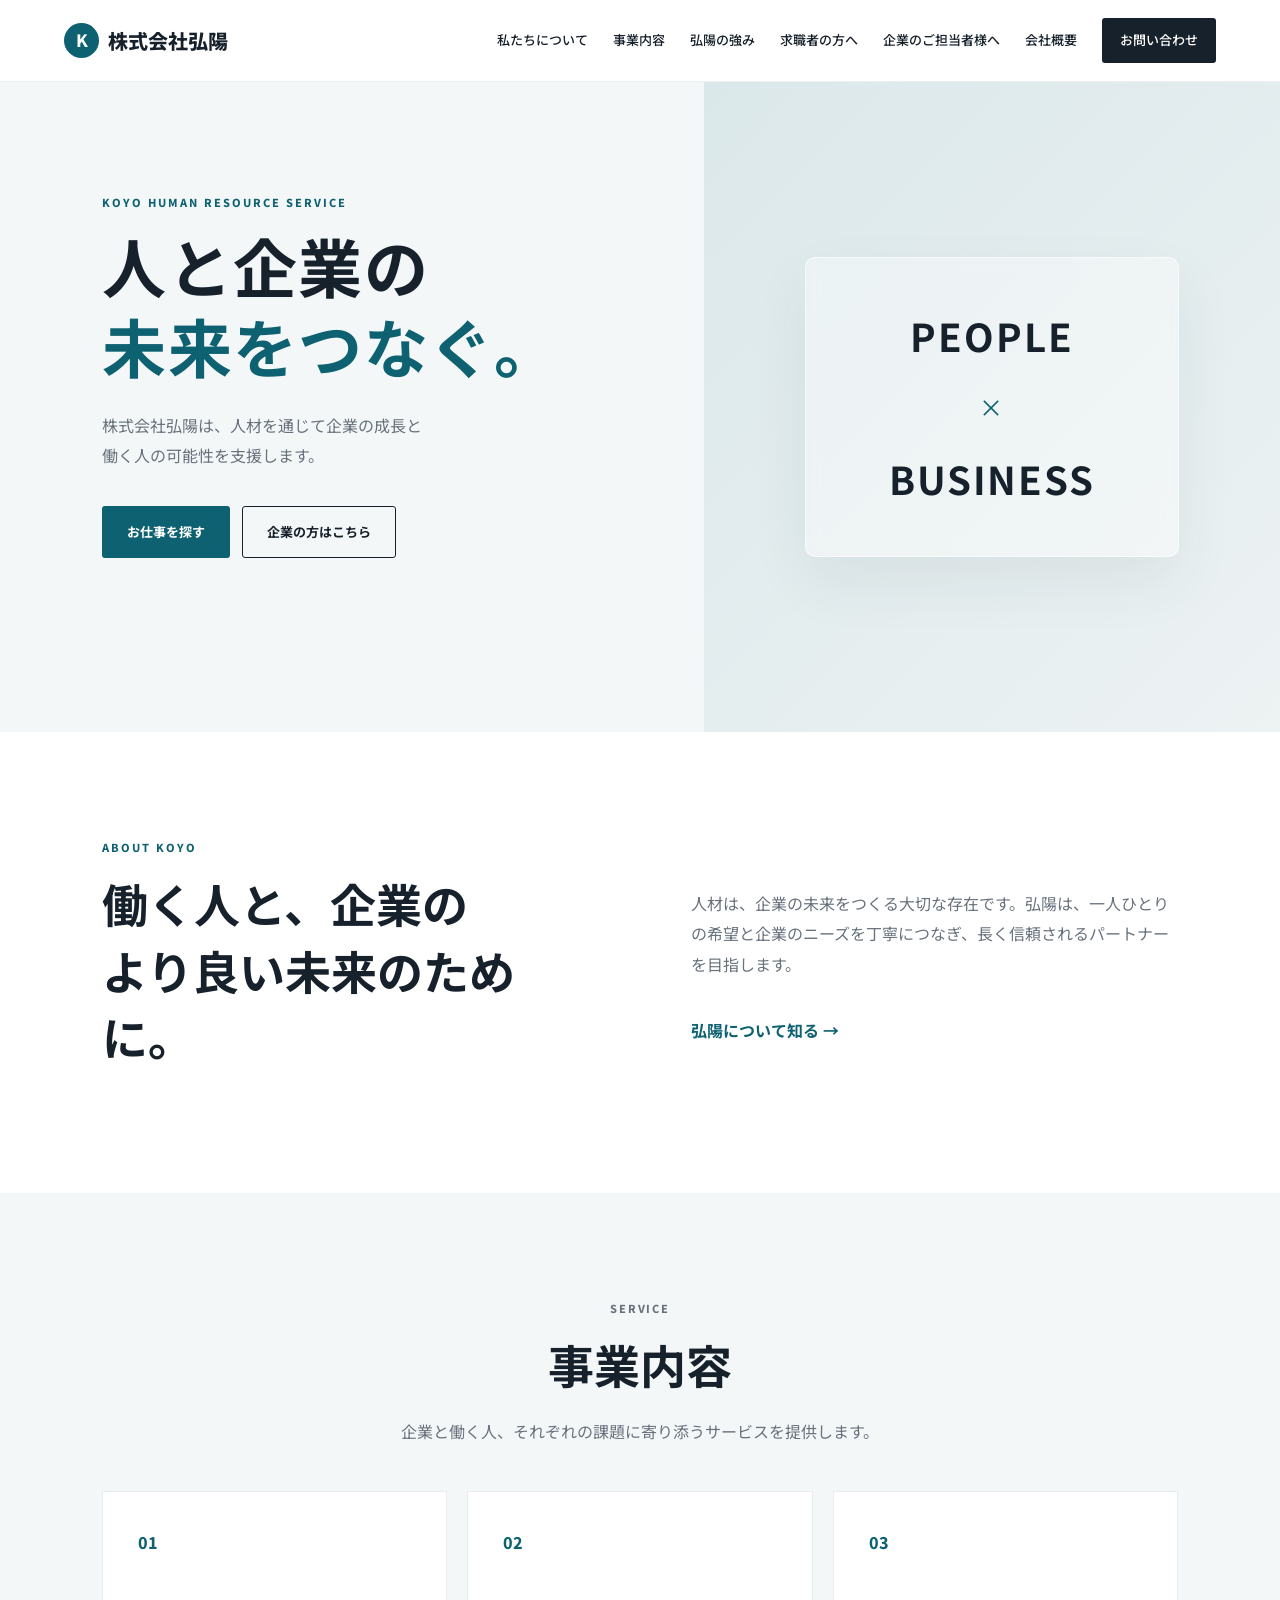
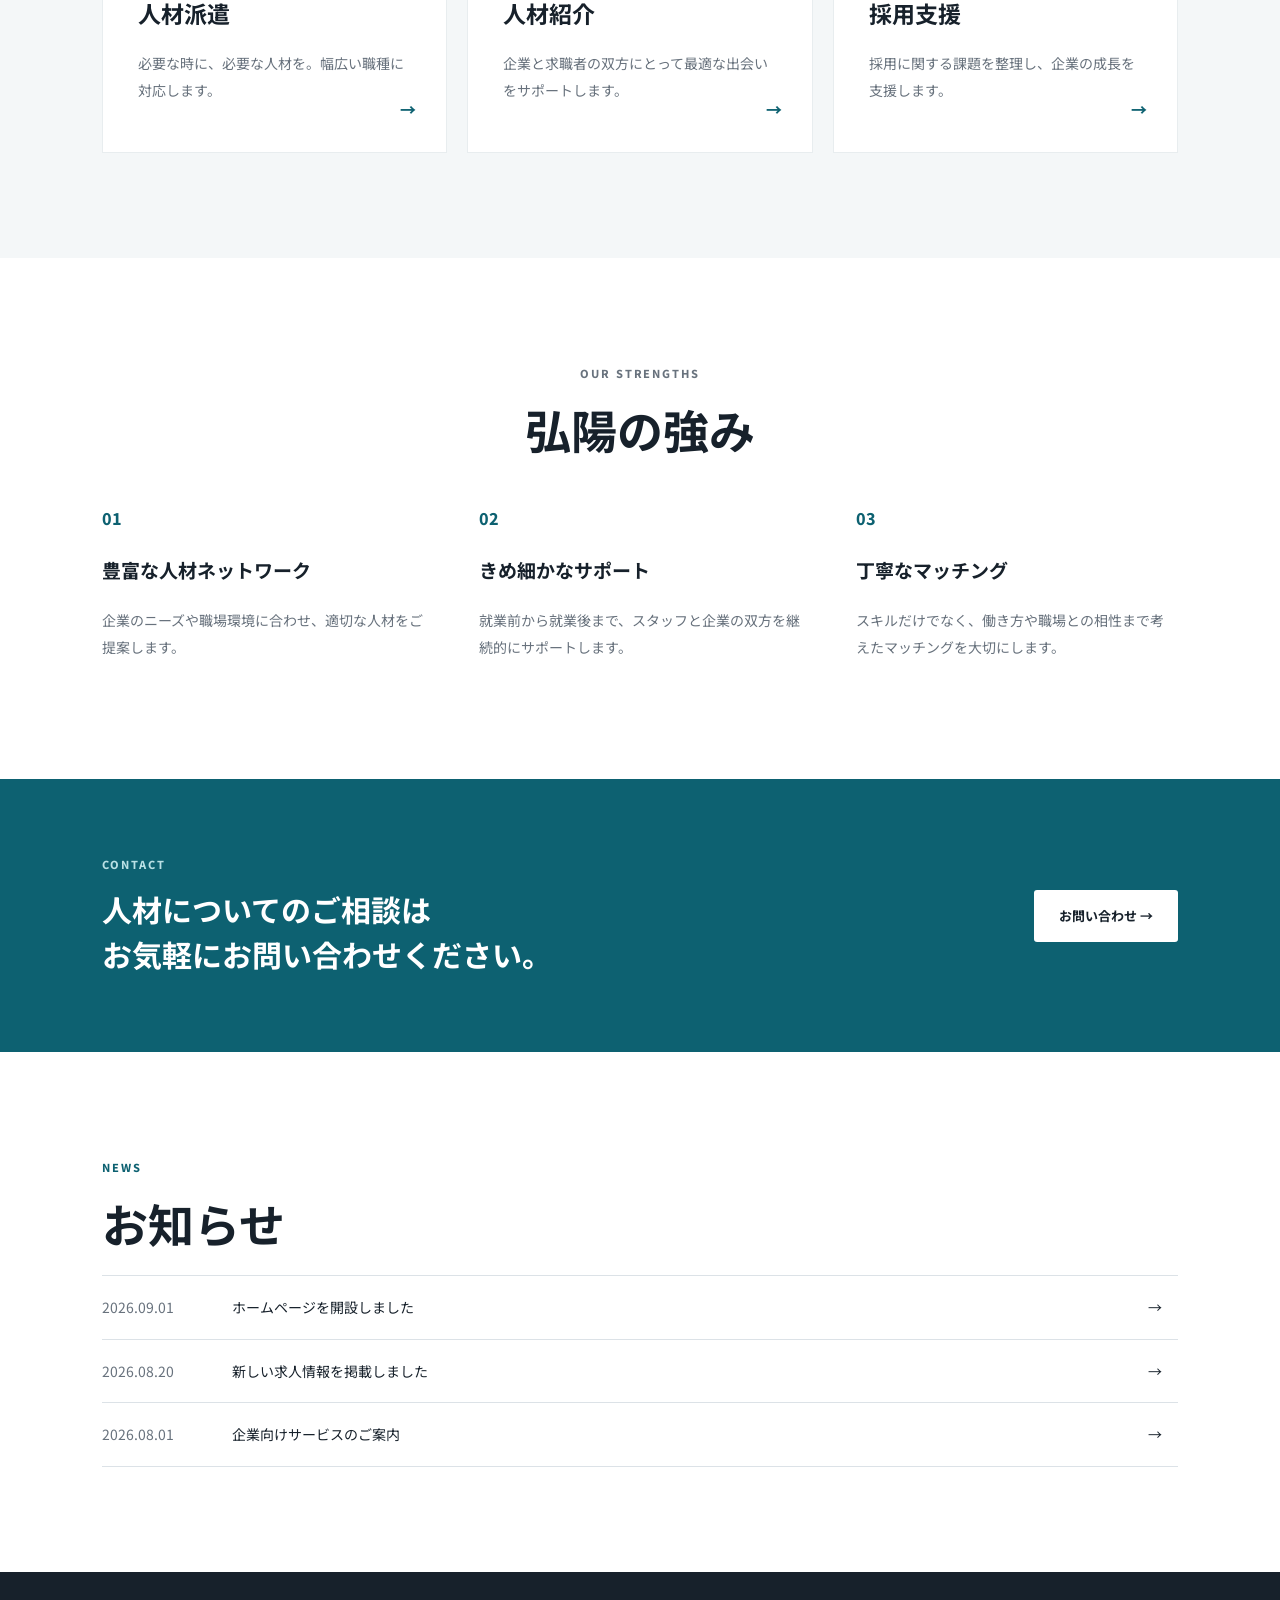
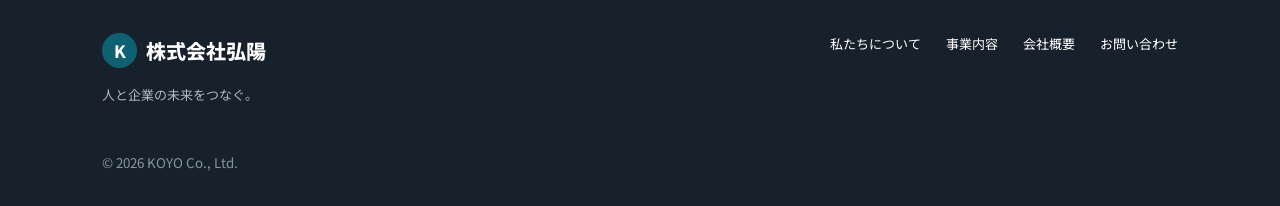
==== index.html @ 2f65fc36 "Add files via upload" ====
<!doctype html>
<html lang="ja">
<head>
<meta charset="utf-8">
<meta name="viewport" content="width=device-width,initial-scale=1">
<meta name="description" content="株式会社弘陽 - 人と企業の未来をつなぐ人材サービス">
<title>株式会社弘陽 | 人と企業の未来をつなぐ</title>
<link rel="stylesheet" href="assets/css/style.css">
</head>
<body>
<header class="header">
  <a class="logo" href="index.html"><span>K</span> 株式会社弘陽</a>
  <button class="menu-btn" aria-label="メニュー">☰</button>
  <nav class="nav">
    <a href="about.html">私たちについて</a>
    <a href="business.html">事業内容</a>
    <a href="strengths.html">弘陽の強み</a>
    <a href="jobseekers.html">求職者の方へ</a>
    <a href="companies.html">企業のご担当者様へ</a>
    <a href="company.html">会社概要</a>
    <a class="nav-contact" href="contact.html">お問い合わせ</a>
  </nav>
</header>

<main>
<section class="hero">
  <div class="hero-copy">
    <p class="eyebrow">KOYO HUMAN RESOURCE SERVICE</p>
    <h1>人と企業の<br><em>未来をつなぐ。</em></h1>
    <p>株式会社弘陽は、人材を通じて企業の成長と<br>働く人の可能性を支援します。</p>
    <div class="hero-actions">
      <a class="btn primary" href="jobseekers.html">お仕事を探す</a>
      <a class="btn outline" href="companies.html">企業の方はこちら</a>
    </div>
  </div>
  <div class="hero-visual"><div class="hero-card"><strong>PEOPLE</strong><span>×</span><strong>BUSINESS</strong></div></div>
</section>

<section class="intro section">
  <div class="section-heading"><p class="eyebrow">ABOUT KOYO</p><h2>働く人と、企業の<br>より良い未来のために。</h2></div>
  <div><p>人材は、企業の未来をつくる大切な存在です。弘陽は、一人ひとりの希望と企業のニーズを丁寧につなぎ、長く信頼されるパートナーを目指します。</p><a class="text-link" href="about.html">弘陽について知る →</a></div>
</section>

<section class="gray section">
  <div class="section-heading center"><p class="eyebrow">SERVICE</p><h2>事業内容</h2><p>企業と働く人、それぞれの課題に寄り添うサービスを提供します。</p></div>
  <div class="cards three">
    <a class="card" href="business.html"><span class="num">01</span><h3>人材派遣</h3><p>必要な時に、必要な人材を。幅広い職種に対応します。</p><span class="arrow">→</span></a>
    <a class="card" href="business.html"><span class="num">02</span><h3>人材紹介</h3><p>企業と求職者の双方にとって最適な出会いをサポートします。</p><span class="arrow">→</span></a>
    <a class="card" href="business.html"><span class="num">03</span><h3>採用支援</h3><p>採用に関する課題を整理し、企業の成長を支援します。</p><span class="arrow">→</span></a>
  </div>
</section>

<section class="section">
  <div class="section-heading center"><p class="eyebrow">OUR STRENGTHS</p><h2>弘陽の強み</h2></div>
  <div class="strength-grid">
    <div><span>01</span><h3>豊富な人材ネットワーク</h3><p>企業のニーズや職場環境に合わせ、適切な人材をご提案します。</p></div>
    <div><span>02</span><h3>きめ細かなサポート</h3><p>就業前から就業後まで、スタッフと企業の双方を継続的にサポートします。</p></div>
    <div><span>03</span><h3>丁寧なマッチング</h3><p>スキルだけでなく、働き方や職場との相性まで考えたマッチングを大切にします。</p></div>
  </div>
</section>

<section class="cta">
  <div><p class="eyebrow">CONTACT</p><h2>人材についてのご相談は<br>お気軽にお問い合わせください。</h2></div>
  <a class="btn white" href="contact.html">お問い合わせ →</a>
</section>

<section class="news section">
  <div class="section-heading"><p class="eyebrow">NEWS</p><h2>お知らせ</h2></div>
  <div class="news-list">
    <a href="#"><time>2026.09.01</time><span>ホームページを開設しました</span>→</a>
    <a href="#"><time>2026.08.20</time><span>新しい求人情報を掲載しました</span>→</a>
    <a href="#"><time>2026.08.01</time><span>企業向けサービスのご案内</span>→</a>
  </div>
</section>
</main>
<footer class="footer">
  <div><a class="logo" href="index.html"><span>K</span> 株式会社弘陽</a><p>人と企業の未来をつなぐ。</p></div>
  <div class="footer-links"><a href="about.html">私たちについて</a><a href="business.html">事業内容</a><a href="company.html">会社概要</a><a href="contact.html">お問い合わせ</a></div>
  <small>© 2026 KOYO Co., Ltd.</small>
</footer>
<script src="assets/js/main.js"></script>
</body>
</html>
---- assets/css/style.css ----
@import url('https://fonts.googleapis.com/css2?family=Noto+Sans+JP:wght@400;500;700;800&display=swap');
:root{--ink:#17212b;--muted:#68727d;--line:#dce2e7;--accent:#0d6171;--light:#f4f7f8;--white:#fff}*{box-sizing:border-box}html{scroll-behavior:smooth}body{margin:0;color:var(--ink);font-family:'Noto Sans JP',sans-serif;line-height:1.9}a{color:inherit;text-decoration:none}.header{height:82px;padding:0 5vw;display:flex;align-items:center;justify-content:space-between;background:#fff;border-bottom:1px solid #eef1f3;position:sticky;top:0;z-index:10}.logo{font-weight:800;font-size:20px;display:flex;align-items:center;gap:9px;white-space:nowrap}.logo span{display:grid;place-items:center;width:35px;height:35px;background:var(--accent);color:white;border-radius:50%;font-size:17px}.nav{display:flex;align-items:center;gap:25px;font-size:13px;font-weight:500}.nav a:hover{color:var(--accent)}.nav-contact{background:var(--ink);color:#fff!important;padding:10px 18px;border-radius:3px}.menu-btn{display:none;border:0;background:none;font-size:26px}.hero{min-height:650px;display:grid;grid-template-columns:1.1fr .9fr;background:var(--light)}.hero-copy{padding:110px 8vw}.eyebrow{font-size:11px;letter-spacing:.18em;font-weight:800;color:var(--accent);margin:0 0 12px}.hero h1{font-size:clamp(42px,5vw,70px);line-height:1.25;margin:0 0 25px;letter-spacing:.02em}.hero h1 em{font-style:normal;color:var(--accent)}.hero p:not(.eyebrow){color:var(--muted)}.hero-visual{background:linear-gradient(135deg,#dbe8ea,#edf2f3);display:grid;place-items:center;min-height:450px}.hero-card{width:65%;aspect-ratio:1.25;border:1px solid #fff8;border-radius:10px;background:#ffffff66;backdrop-filter:blur(8px);display:flex;flex-direction:column;justify-content:center;align-items:center;gap:12px;box-shadow:0 25px 60px #233b4412;letter-spacing:.12em}.hero-card strong{font-size:clamp(24px,3vw,44px)}.hero-card span{font-size:24px;color:var(--accent)}.hero-actions{display:flex;gap:12px;margin-top:35px}.btn{display:inline-block;padding:13px 24px;border-radius:3px;font-weight:700;font-size:13px;border:1px solid transparent}.primary{background:var(--accent);color:#fff}.outline{border-color:var(--ink)}.white{background:#fff;color:var(--ink)}.section{padding:105px 8vw}.intro,.split{display:grid;grid-template-columns:1fr 1fr;gap:8vw}.section-heading h2,.center h2{font-size:clamp(30px,4vw,46px);line-height:1.45;margin:0 0 18px}.intro>div:nth-child(2){padding-top:35px;color:var(--muted)}.text-link{display:inline-block;margin-top:20px;font-weight:700;color:var(--accent)}.gray{background:var(--light)}.center{text-align:center}.center>p{color:var(--muted)}.cards{display:grid;gap:20px;margin-top:45px}.three{grid-template-columns:repeat(3,1fr)}.card{background:#fff;padding:35px;min-height:260px;position:relative;border:1px solid #e8edef;transition:.25s}.card:hover{transform:translateY(-5px);box-shadow:0 15px 40px #17333b12}.num,.card .arrow{color:var(--accent);font-weight:800}.card h3{font-size:23px;margin:35px 0 10px}.card p{color:var(--muted);font-size:14px}.card .arrow{position:absolute;bottom:28px;right:30px}.strength-grid{display:grid;grid-template-columns:repeat(3,1fr);gap:55px;margin-top:40px}.strength-grid span,.strength-detail b{color:var(--accent);font-weight:800}.strength-grid h3{font-size:19px}.strength-grid p{color:var(--muted);font-size:14px}.cta{padding:75px 8vw;background:var(--accent);color:#fff;display:flex;justify-content:space-between;align-items:center}.cta .eyebrow{color:#b9e0e5}.cta h2{font-size:30px;line-height:1.5;margin:0}.news-list{border-top:1px solid var(--line)}.news-list a{display:grid;grid-template-columns:130px 1fr 30px;padding:18px 0;border-bottom:1px solid var(--line);font-size:14px}.news-list time{color:var(--muted)}.footer{padding:60px 8vw 30px;background:#17212b;color:#fff;display:grid;grid-template-columns:1fr 1fr;gap:30px}.footer p{color:#aeb8bf;font-size:13px}.footer-links{display:flex;gap:25px;justify-content:flex-end;font-size:13px}.footer small{grid-column:1/-1;color:#89959e}.page-hero{padding:100px 8vw;background:var(--light)}.page-hero h1{font-size:clamp(38px,5vw,60px);margin:0 0 10px}.page-hero p:not(.eyebrow){color:var(--muted)}.philosophy{max-width:800px;margin:auto;text-align:center}.philosophy h3{font-size:35px;line-height:1.6}.philosophy p{color:var(--muted)}.business-list article{display:grid;grid-template-columns:90px 1fr;gap:30px;padding:55px 0;border-bottom:1px solid var(--line)}.business-list article>span{font-size:14px;color:var(--accent);font-weight:800}.business-list h2{margin:0 0 15px;font-size:30px}.business-list p{color:var(--muted);max-width:800px}.strength-detail{display:grid;grid-template-columns:repeat(3,1fr);gap:25px}.strength-detail article{padding:40px;background:var(--light)}.strength-detail h2{font-size:22px;line-height:1.5}.strength-detail p{color:var(--muted);font-size:14px}.flow{display:grid;grid-template-columns:repeat(4,1fr);gap:15px}.flow>div{padding:28px;background:var(--light)}.flow b{color:var(--accent)}.flow h3{font-size:17px}.flow p{font-size:13px;color:var(--muted)}.center-box{text-align:center;margin-top:60px;padding:50px;background:var(--light)}.simple-steps{font-size:18px}.simple-steps p{border-bottom:1px solid var(--line);padding:16px}.simple-steps b{display:inline-block;color:var(--accent);width:50px}.company-table{border-top:2px solid var(--ink)}.company-table div{display:grid;grid-template-columns:200px 1fr;border-bottom:1px solid var(--line);padding:18px}.company-table b{font-size:14px}.company-table span{color:var(--muted)}.form-section{max-width:850px;margin:auto}.form-section form{display:grid;gap:25px}.form-section label{font-size:14px;font-weight:700}.form-section label>span{font-size:10px;color:#b04b4b;margin-left:5px}.form-section input:not([type=checkbox]),.form-section select,.form-section textarea{width:100%;margin-top:8px;padding:13px;border:1px solid #ccd4d9;border-radius:3px;font:inherit;background:#fff}.check{font-weight:400!important}.check input{margin-right:8px}.submit{justify-self:center;min-width:180px;border:0;cursor:pointer}
@media(max-width:1050px){.nav{gap:14px}.nav a:not(.nav-contact){display:none}.menu-btn{display:block}.three,.strength-grid,.strength-detail{grid-template-columns:1fr}.hero{grid-template-columns:1fr}.hero-visual{min-height:330px}.intro,.split{grid-template-columns:1fr;gap:20px}.flow{grid-template-columns:1fr 1fr}.footer{grid-template-columns:1fr}.footer-links{justify-content:flex-start;flex-wrap:wrap}.footer small{grid-column:auto}}
@media(max-width:600px){.header{height:68px;padding:0 5vw}.logo{font-size:17px}.hero-copy{padding:75px 7vw}.hero h1{font-size:42px}.section{padding:75px 7vw}.page-hero{padding:70px 7vw}.hero-actions{flex-direction:column}.btn{text-align:center}.flow{grid-template-columns:1fr}.business-list article{grid-template-columns:45px 1fr;gap:12px}.company-table div{grid-template-columns:1fr;gap:4px}.cta{display:block;padding:60px 7vw}.cta .btn{margin-top:25px}.news-list a{grid-template-columns:100px 1fr 20px;font-size:13px}}
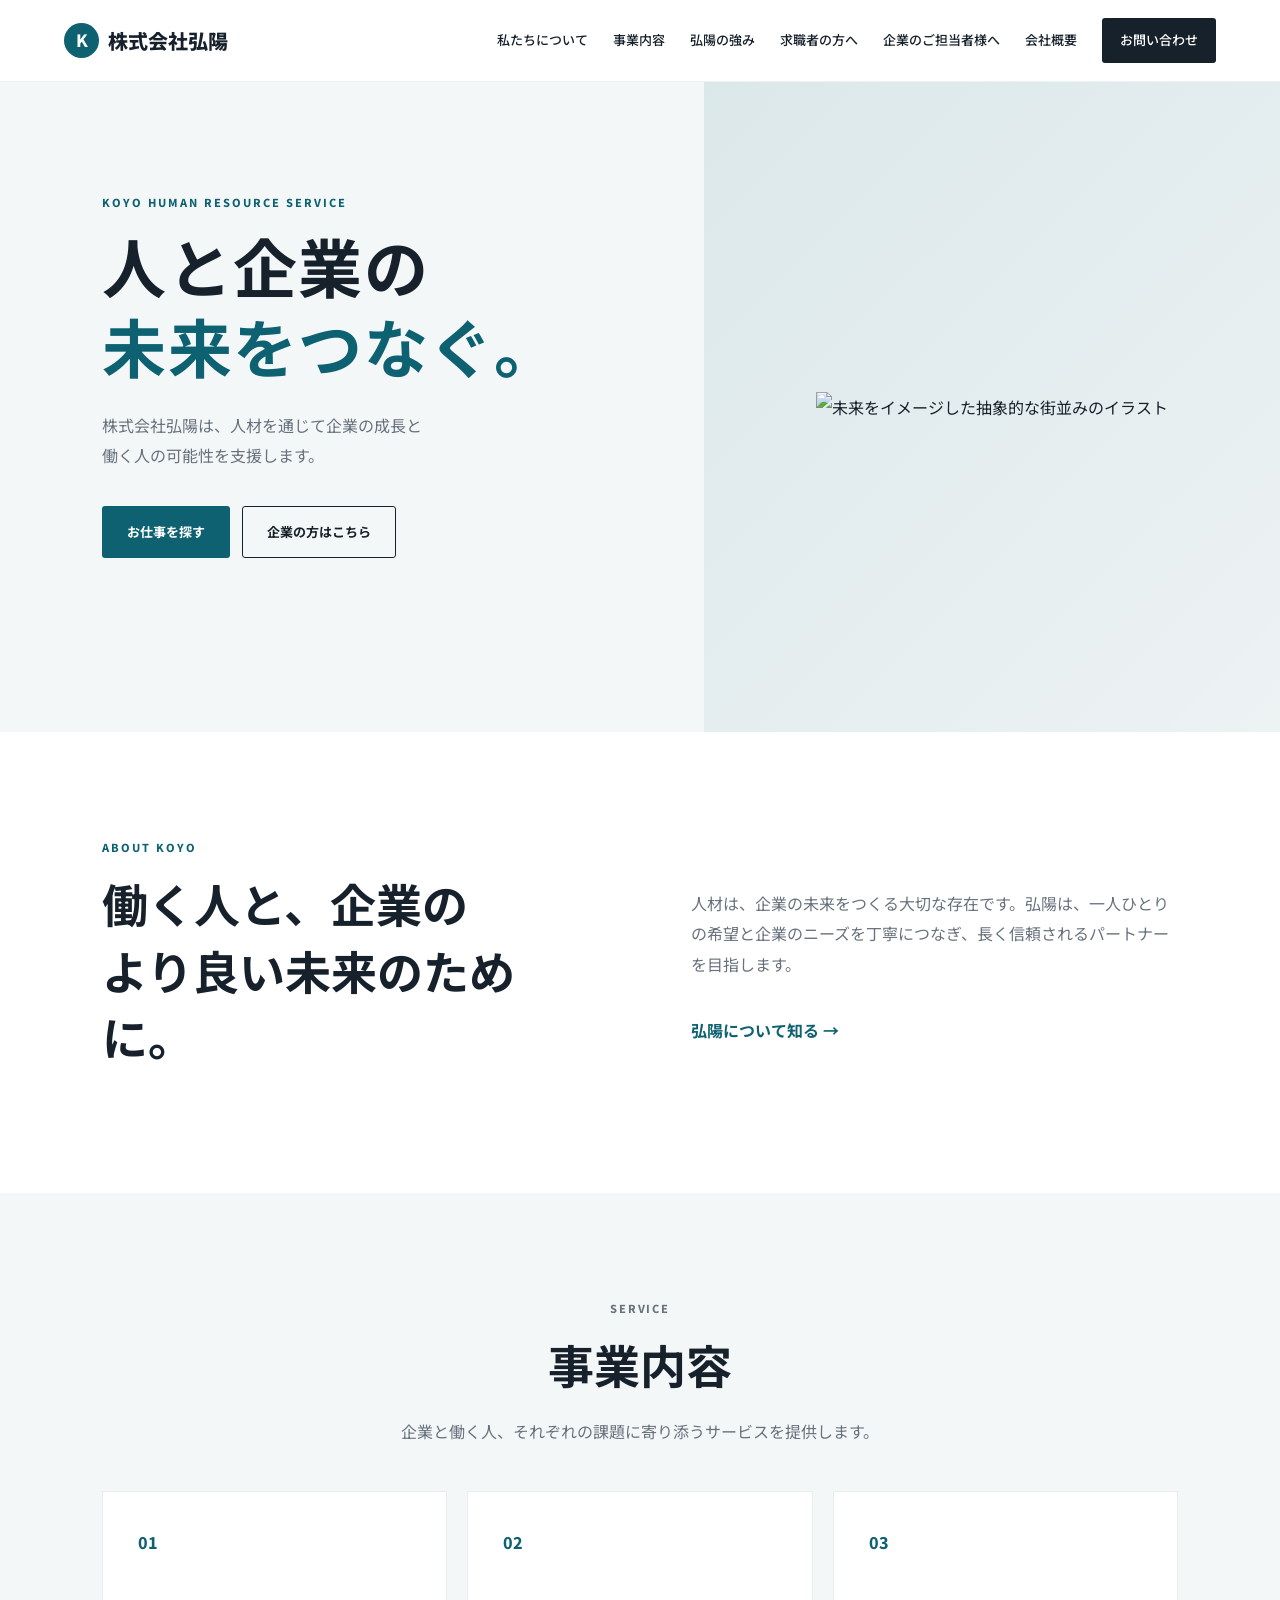
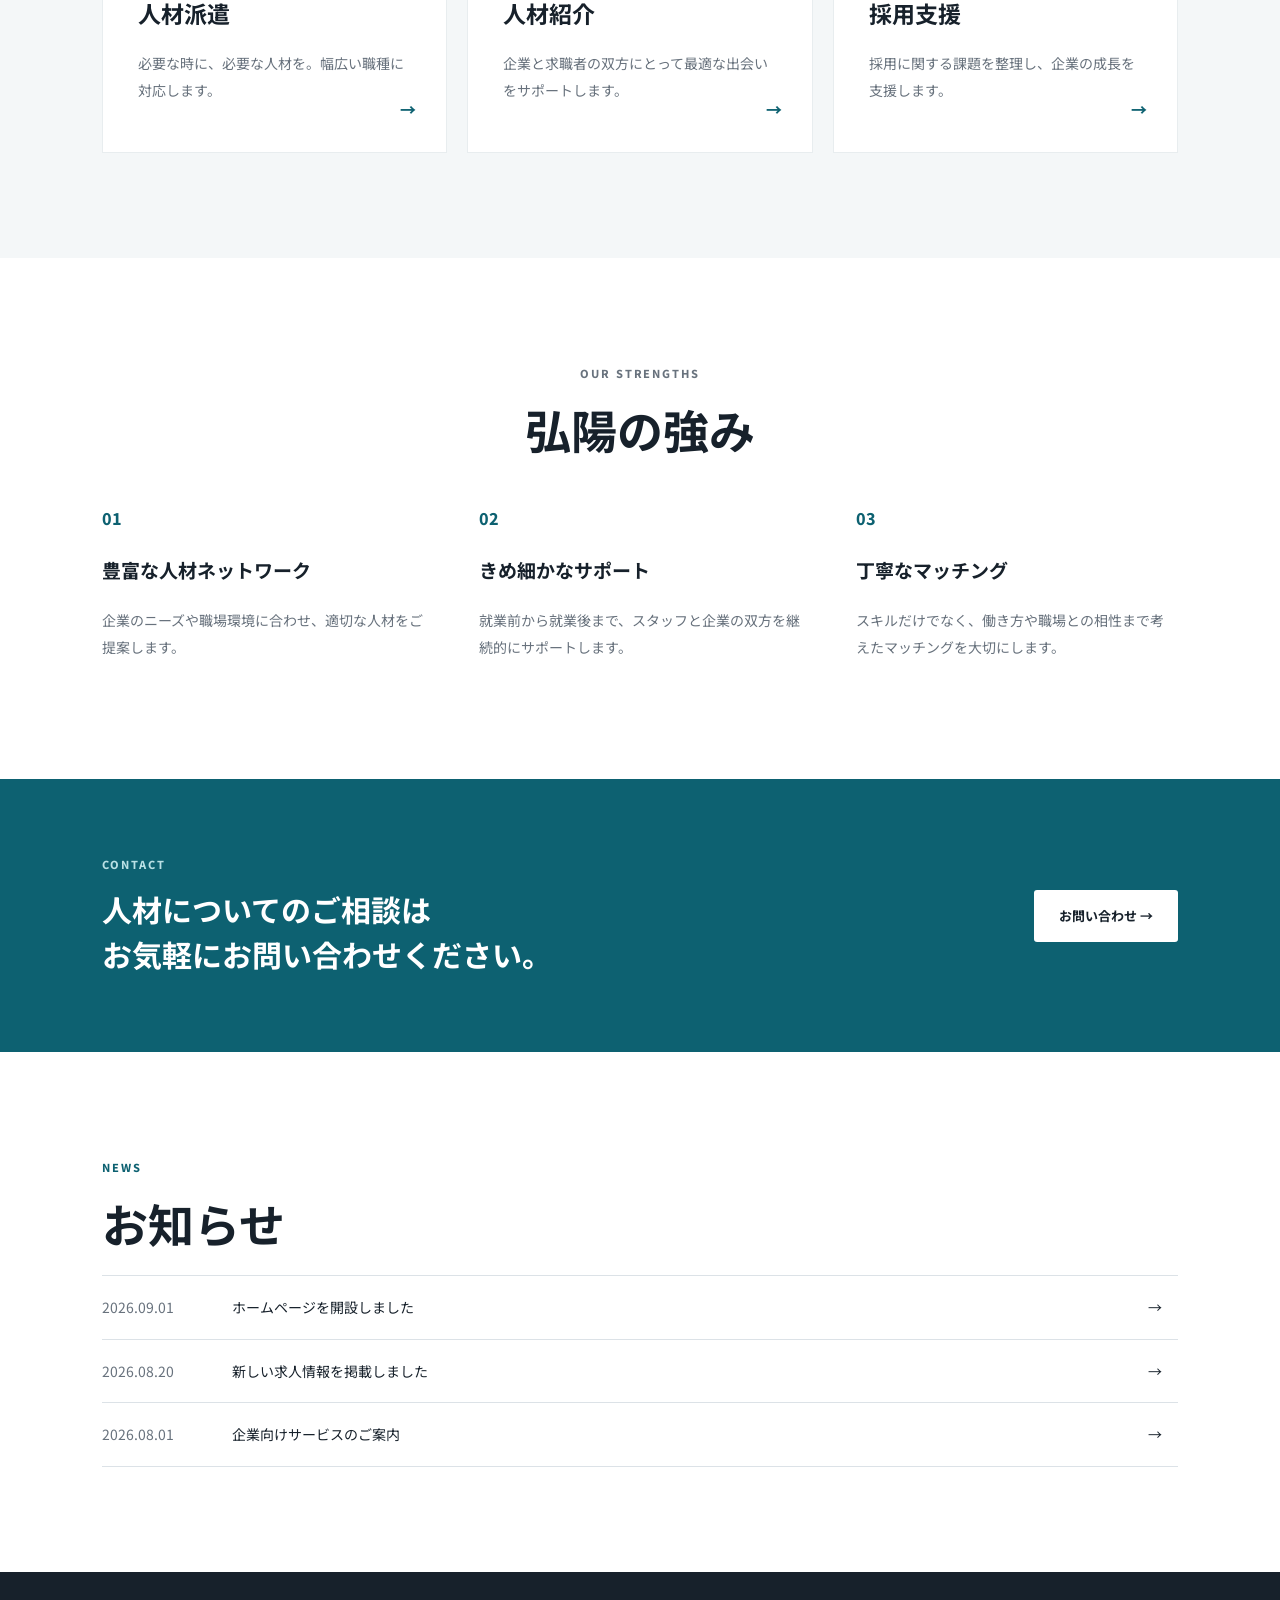
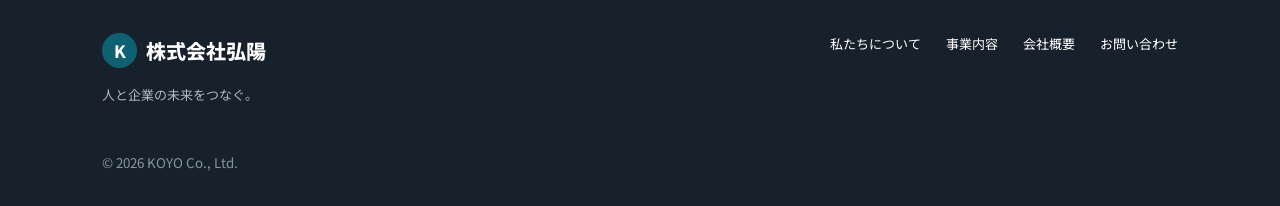
==== commit 9f8fa292: "Add files via upload" ====
--- a/index.html
+++ b/index.html
@@ -33,7 +33,7 @@
       <a class="btn outline" href="companies.html">企業の方はこちら</a>
     </div>
   </div>
-  <div class="hero-visual"><div class="hero-card"><strong>PEOPLE</strong><span>×</span><strong>BUSINESS</strong></div></div>
+  <div class="hero-visual"><img src="assets/images/hero-visual.svg" alt="未来をイメージした抽象的な街並みのイラスト"></div>
 </section>
 
 <section class="intro section">
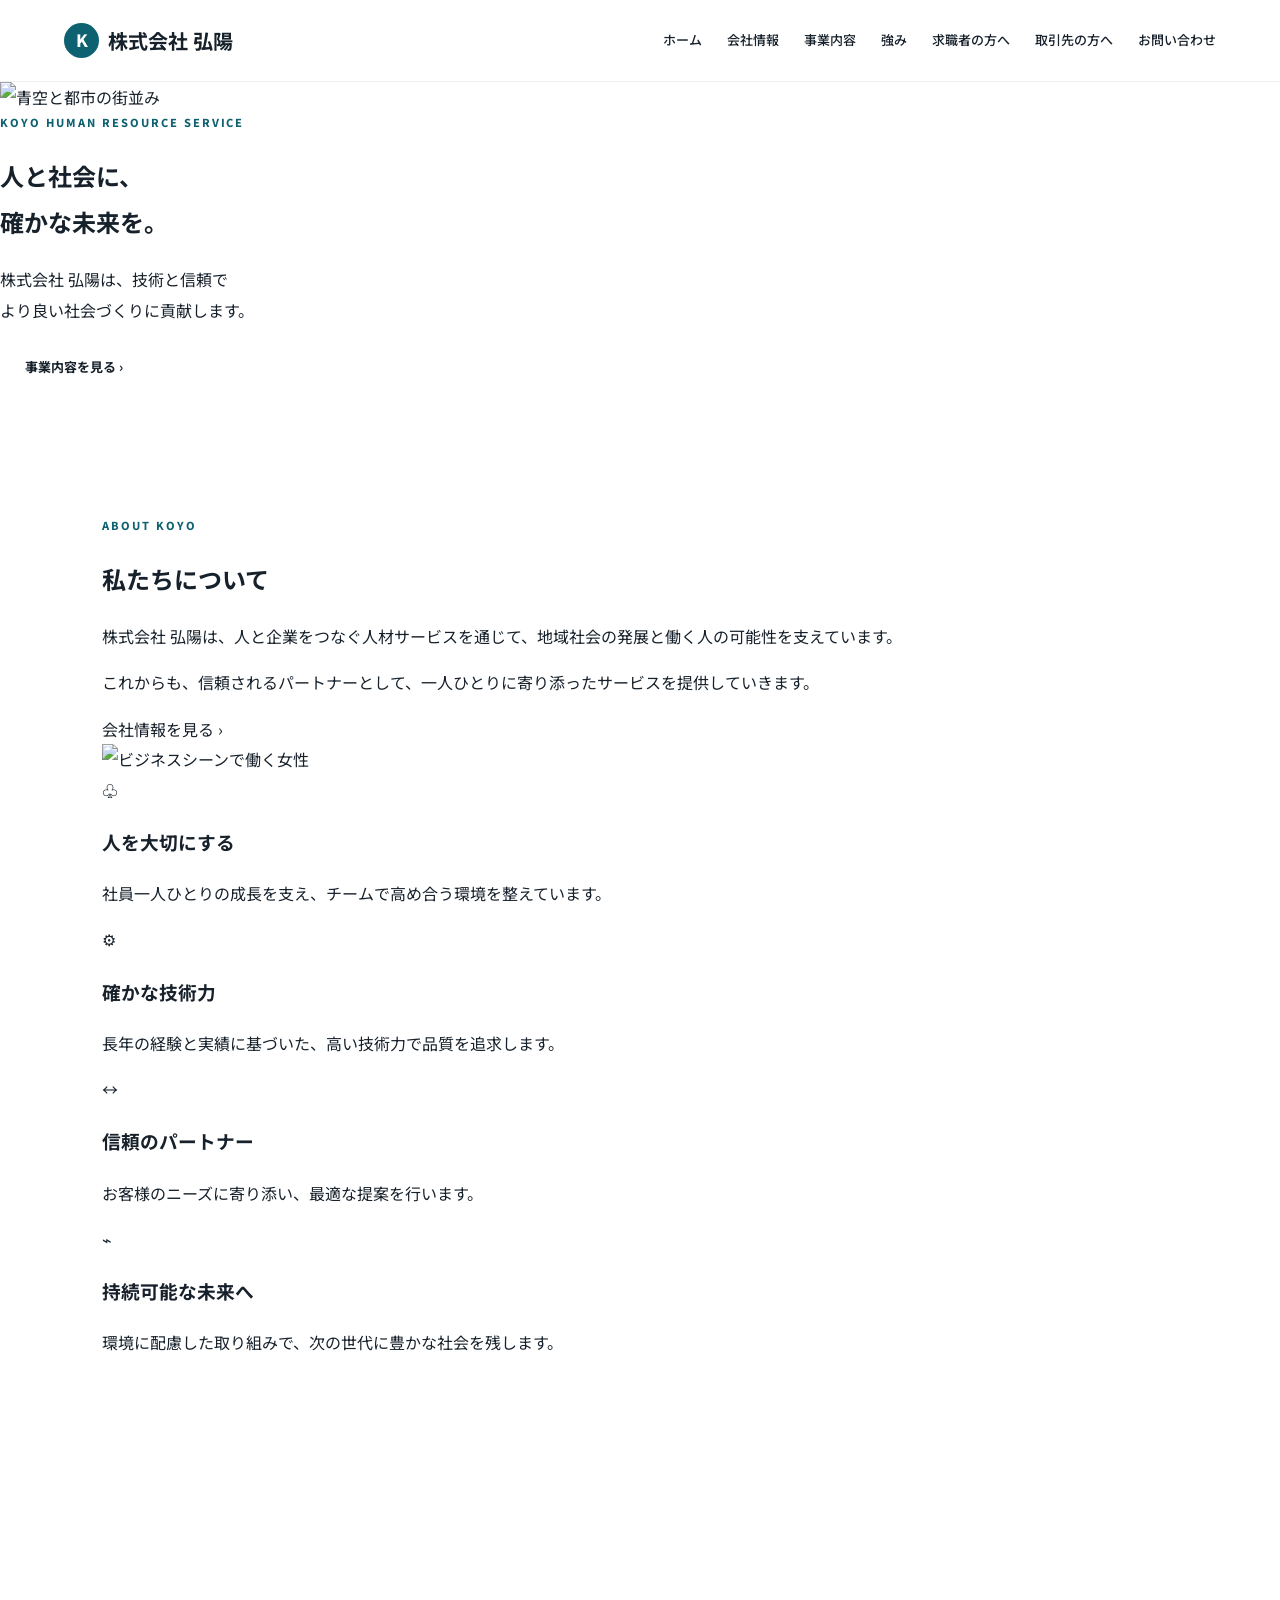
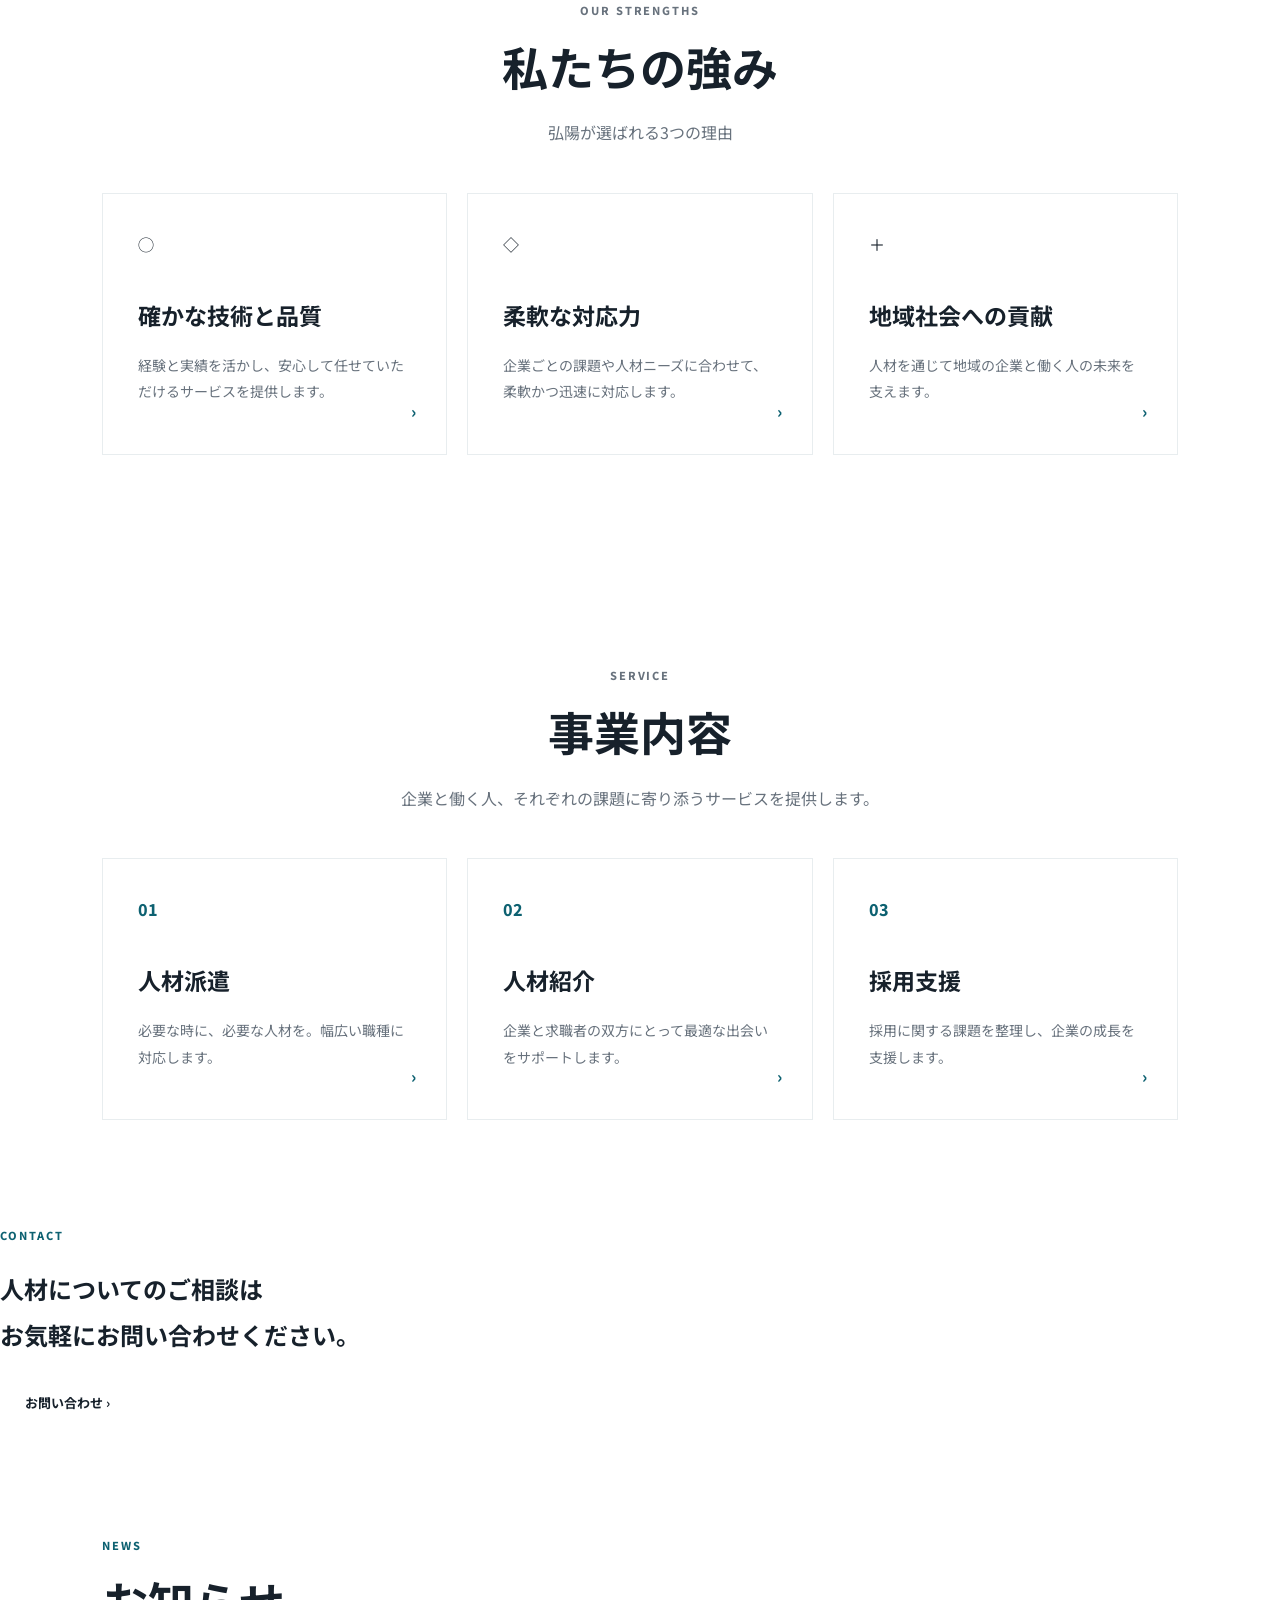
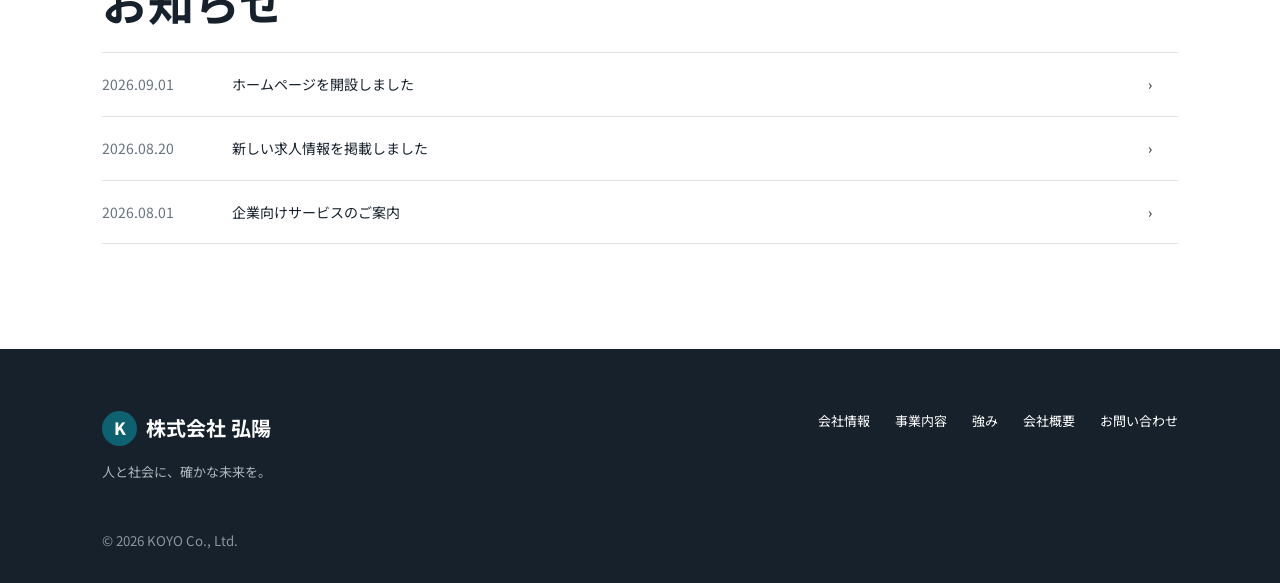
==== commit c6386e46: "Add files via upload" ====
--- a/index.html
+++ b/index.html
@@ -4,80 +4,92 @@
 <meta charset="utf-8">
 <meta name="viewport" content="width=device-width,initial-scale=1">
 <meta name="description" content="株式会社弘陽 - 人と企業の未来をつなぐ人材サービス">
-<title>株式会社弘陽 | 人と企業の未来をつなぐ</title>
+<title>株式会社弘陽 | 人と社会に、確かな未来を。</title>
 <link rel="stylesheet" href="assets/css/style.css">
 </head>
 <body>
 <header class="header">
-  <a class="logo" href="index.html"><span>K</span> 株式会社弘陽</a>
+  <a class="logo" href="index.html"><span>K</span><strong>株式会社 弘陽</strong></a>
   <button class="menu-btn" aria-label="メニュー">☰</button>
   <nav class="nav">
-    <a href="about.html">私たちについて</a>
+    <a class="active" href="index.html">ホーム</a>
+    <a href="about.html">会社情報</a>
     <a href="business.html">事業内容</a>
-    <a href="strengths.html">弘陽の強み</a>
+    <a href="strengths.html">強み</a>
     <a href="jobseekers.html">求職者の方へ</a>
-    <a href="companies.html">企業のご担当者様へ</a>
-    <a href="company.html">会社概要</a>
-    <a class="nav-contact" href="contact.html">お問い合わせ</a>
+    <a href="companies.html">取引先の方へ</a>
+    <a href="contact.html">お問い合わせ</a>
   </nav>
 </header>
 
 <main>
-<section class="hero">
-  <div class="hero-copy">
-    <p class="eyebrow">KOYO HUMAN RESOURCE SERVICE</p>
-    <h1>人と企業の<br><em>未来をつなぐ。</em></h1>
-    <p>株式会社弘陽は、人材を通じて企業の成長と<br>働く人の可能性を支援します。</p>
-    <div class="hero-actions">
-      <a class="btn primary" href="jobseekers.html">お仕事を探す</a>
-      <a class="btn outline" href="companies.html">企業の方はこちら</a>
-    </div>
-  </div>
-  <div class="hero-visual"><img src="assets/images/hero-visual.svg" alt="未来をイメージした抽象的な街並みのイラスト"></div>
-</section>
-
-<section class="intro section">
-  <div class="section-heading"><p class="eyebrow">ABOUT KOYO</p><h2>働く人と、企業の<br>より良い未来のために。</h2></div>
-  <div><p>人材は、企業の未来をつくる大切な存在です。弘陽は、一人ひとりの希望と企業のニーズを丁寧につなぎ、長く信頼されるパートナーを目指します。</p><a class="text-link" href="about.html">弘陽について知る →</a></div>
-</section>
-
-<section class="gray section">
-  <div class="section-heading center"><p class="eyebrow">SERVICE</p><h2>事業内容</h2><p>企業と働く人、それぞれの課題に寄り添うサービスを提供します。</p></div>
-  <div class="cards three">
-    <a class="card" href="business.html"><span class="num">01</span><h3>人材派遣</h3><p>必要な時に、必要な人材を。幅広い職種に対応します。</p><span class="arrow">→</span></a>
-    <a class="card" href="business.html"><span class="num">02</span><h3>人材紹介</h3><p>企業と求職者の双方にとって最適な出会いをサポートします。</p><span class="arrow">→</span></a>
-    <a class="card" href="business.html"><span class="num">03</span><h3>採用支援</h3><p>採用に関する課題を整理し、企業の成長を支援します。</p><span class="arrow">→</span></a>
+<section class="hero-home">
+  <img class="hero-home-image" src="assets/images/hero-city.jpg" alt="青空と都市の街並み">
+  <div class="hero-overlay"></div>
+  <div class="hero-copy-home">
+    <p class="eyebrow light">KOYO HUMAN RESOURCE SERVICE</p>
+    <h1>人と社会に、<br>確かな未来を。</h1>
+    <p>株式会社 弘陽は、技術と信頼で<br>より良い社会づくりに貢献します。</p>
+    <a class="btn hero-btn" href="business.html">事業内容を見る <span>›</span></a>
   </div>
 </section>
 
-<section class="section">
-  <div class="section-heading center"><p class="eyebrow">OUR STRENGTHS</p><h2>弘陽の強み</h2></div>
-  <div class="strength-grid">
-    <div><span>01</span><h3>豊富な人材ネットワーク</h3><p>企業のニーズや職場環境に合わせ、適切な人材をご提案します。</p></div>
-    <div><span>02</span><h3>きめ細かなサポート</h3><p>就業前から就業後まで、スタッフと企業の双方を継続的にサポートします。</p></div>
-    <div><span>03</span><h3>丁寧なマッチング</h3><p>スキルだけでなく、働き方や職場との相性まで考えたマッチングを大切にします。</p></div>
+<section class="about-home section">
+  <div class="about-copy">
+    <p class="section-mark"></p>
+    <p class="eyebrow">ABOUT KOYO</p>
+    <h2>私たちについて</h2>
+    <p>株式会社 弘陽は、人と企業をつなぐ人材サービスを通じて、地域社会の発展と働く人の可能性を支えています。</p>
+    <p>これからも、信頼されるパートナーとして、一人ひとりに寄り添ったサービスを提供していきます。</p>
+    <a class="outline-btn" href="about.html">会社情報を見る <span>›</span></a>
+  </div>
+  <div class="about-photo"><img src="assets/images/about-woman.jpg" alt="ビジネスシーンで働く女性"></div>
+  <div class="values">
+    <div class="value"><span class="value-icon">♧</span><div><h3>人を大切にする</h3><p>社員一人ひとりの成長を支え、チームで高め合う環境を整えています。</p></div></div>
+    <div class="value"><span class="value-icon">⚙</span><div><h3>確かな技術力</h3><p>長年の経験と実績に基づいた、高い技術力で品質を追求します。</p></div></div>
+    <div class="value"><span class="value-icon">↔</span><div><h3>信頼のパートナー</h3><p>お客様のニーズに寄り添い、最適な提案を行います。</p></div></div>
+    <div class="value"><span class="value-icon">⌁</span><div><h3>持続可能な未来へ</h3><p>環境に配慮した取り組みで、次の世代に豊かな社会を残します。</p></div></div>
   </div>
 </section>
 
-<section class="cta">
-  <div><p class="eyebrow">CONTACT</p><h2>人材についてのご相談は<br>お気軽にお問い合わせください。</h2></div>
-  <a class="btn white" href="contact.html">お問い合わせ →</a>
+<section class="strengths-home section">
+  <div class="section-heading center"><p class="section-mark"></p><p class="eyebrow">OUR STRENGTHS</p><h2>私たちの強み</h2><p>弘陽が選ばれる3つの理由</p></div>
+  <div class="cards three strength-cards">
+    <a class="card" href="strengths.html"><span class="card-icon">◯</span><h3>確かな技術と品質</h3><p>経験と実績を活かし、安心して任せていただけるサービスを提供します。</p><span class="arrow">›</span></a>
+    <a class="card" href="strengths.html"><span class="card-icon">◇</span><h3>柔軟な対応力</h3><p>企業ごとの課題や人材ニーズに合わせて、柔軟かつ迅速に対応します。</p><span class="arrow">›</span></a>
+    <a class="card" href="strengths.html"><span class="card-icon">＋</span><h3>地域社会への貢献</h3><p>人材を通じて地域の企業と働く人の未来を支えます。</p><span class="arrow">›</span></a>
+  </div>
+</section>
+
+<section class="home-service section">
+  <div class="section-heading center"><p class="eyebrow">SERVICE</p><h2>事業内容</h2><p>企業と働く人、それぞれの課題に寄り添うサービスを提供します。</p></div>
+  <div class="cards three">
+    <a class="card" href="business.html"><span class="num">01</span><h3>人材派遣</h3><p>必要な時に、必要な人材を。幅広い職種に対応します。</p><span class="arrow">›</span></a>
+    <a class="card" href="business.html"><span class="num">02</span><h3>人材紹介</h3><p>企業と求職者の双方にとって最適な出会いをサポートします。</p><span class="arrow">›</span></a>
+    <a class="card" href="business.html"><span class="num">03</span><h3>採用支援</h3><p>採用に関する課題を整理し、企業の成長を支援します。</p><span class="arrow">›</span></a>
+  </div>
+</section>
+
+<section class="cta-home">
+  <div><p class="eyebrow light">CONTACT</p><h2>人材についてのご相談は<br>お気軽にお問い合わせください。</h2></div>
+  <a class="btn white" href="contact.html">お問い合わせ <span>›</span></a>
 </section>
 
 <section class="news section">
   <div class="section-heading"><p class="eyebrow">NEWS</p><h2>お知らせ</h2></div>
   <div class="news-list">
-    <a href="#"><time>2026.09.01</time><span>ホームページを開設しました</span>→</a>
-    <a href="#"><time>2026.08.20</time><span>新しい求人情報を掲載しました</span>→</a>
-    <a href="#"><time>2026.08.01</time><span>企業向けサービスのご案内</span>→</a>
+    <a href="#"><time>2026.09.01</time><span>ホームページを開設しました</span>›</a>
+    <a href="#"><time>2026.08.20</time><span>新しい求人情報を掲載しました</span>›</a>
+    <a href="#"><time>2026.08.01</time><span>企業向けサービスのご案内</span>›</a>
   </div>
 </section>
 </main>
+
 <footer class="footer">
-  <div><a class="logo" href="index.html"><span>K</span> 株式会社弘陽</a><p>人と企業の未来をつなぐ。</p></div>
-  <div class="footer-links"><a href="about.html">私たちについて</a><a href="business.html">事業内容</a><a href="company.html">会社概要</a><a href="contact.html">お問い合わせ</a></div>
+  <div><a class="logo footer-logo" href="index.html"><span>K</span><strong>株式会社 弘陽</strong></a><p>人と社会に、確かな未来を。</p></div>
+  <div class="footer-links"><a href="about.html">会社情報</a><a href="business.html">事業内容</a><a href="strengths.html">強み</a><a href="company.html">会社概要</a><a href="contact.html">お問い合わせ</a></div>
   <small>© 2026 KOYO Co., Ltd.</small>
 </footer>
 <script src="assets/js/main.js"></script>
 </body>
-</html>+</html>
--- a/assets/css/style.css
+++ b/assets/css/style.css
@@ -1,4 +1,4 @@
 @import url('https://fonts.googleapis.com/css2?family=Noto+Sans+JP:wght@400;500;700;800&display=swap');
-:root{--ink:#17212b;--muted:#68727d;--line:#dce2e7;--accent:#0d6171;--light:#f4f7f8;--white:#fff}*{box-sizing:border-box}html{scroll-behavior:smooth}body{margin:0;color:var(--ink);font-family:'Noto Sans JP',sans-serif;line-height:1.9}a{color:inherit;text-decoration:none}.header{height:82px;padding:0 5vw;display:flex;align-items:center;justify-content:space-between;background:#fff;border-bottom:1px solid #eef1f3;position:sticky;top:0;z-index:10}.logo{font-weight:800;font-size:20px;display:flex;align-items:center;gap:9px;white-space:nowrap}.logo span{display:grid;place-items:center;width:35px;height:35px;background:var(--accent);color:white;border-radius:50%;font-size:17px}.nav{display:flex;align-items:center;gap:25px;font-size:13px;font-weight:500}.nav a:hover{color:var(--accent)}.nav-contact{background:var(--ink);color:#fff!important;padding:10px 18px;border-radius:3px}.menu-btn{display:none;border:0;background:none;font-size:26px}.hero{min-height:650px;display:grid;grid-template-columns:1.1fr .9fr;background:var(--light)}.hero-copy{padding:110px 8vw}.eyebrow{font-size:11px;letter-spacing:.18em;font-weight:800;color:var(--accent);margin:0 0 12px}.hero h1{font-size:clamp(42px,5vw,70px);line-height:1.25;margin:0 0 25px;letter-spacing:.02em}.hero h1 em{font-style:normal;color:var(--accent)}.hero p:not(.eyebrow){color:var(--muted)}.hero-visual{background:linear-gradient(135deg,#dbe8ea,#edf2f3);display:grid;place-items:center;min-height:450px}.hero-card{width:65%;aspect-ratio:1.25;border:1px solid #fff8;border-radius:10px;background:#ffffff66;backdrop-filter:blur(8px);display:flex;flex-direction:column;justify-content:center;align-items:center;gap:12px;box-shadow:0 25px 60px #233b4412;letter-spacing:.12em}.hero-card strong{font-size:clamp(24px,3vw,44px)}.hero-card span{font-size:24px;color:var(--accent)}.hero-actions{display:flex;gap:12px;margin-top:35px}.btn{display:inline-block;padding:13px 24px;border-radius:3px;font-weight:700;font-size:13px;border:1px solid transparent}.primary{background:var(--accent);color:#fff}.outline{border-color:var(--ink)}.white{background:#fff;color:var(--ink)}.section{padding:105px 8vw}.intro,.split{display:grid;grid-template-columns:1fr 1fr;gap:8vw}.section-heading h2,.center h2{font-size:clamp(30px,4vw,46px);line-height:1.45;margin:0 0 18px}.intro>div:nth-child(2){padding-top:35px;color:var(--muted)}.text-link{display:inline-block;margin-top:20px;font-weight:700;color:var(--accent)}.gray{background:var(--light)}.center{text-align:center}.center>p{color:var(--muted)}.cards{display:grid;gap:20px;margin-top:45px}.three{grid-template-columns:repeat(3,1fr)}.card{background:#fff;padding:35px;min-height:260px;position:relative;border:1px solid #e8edef;transition:.25s}.card:hover{transform:translateY(-5px);box-shadow:0 15px 40px #17333b12}.num,.card .arrow{color:var(--accent);font-weight:800}.card h3{font-size:23px;margin:35px 0 10px}.card p{color:var(--muted);font-size:14px}.card .arrow{position:absolute;bottom:28px;right:30px}.strength-grid{display:grid;grid-template-columns:repeat(3,1fr);gap:55px;margin-top:40px}.strength-grid span,.strength-detail b{color:var(--accent);font-weight:800}.strength-grid h3{font-size:19px}.strength-grid p{color:var(--muted);font-size:14px}.cta{padding:75px 8vw;background:var(--accent);color:#fff;display:flex;justify-content:space-between;align-items:center}.cta .eyebrow{color:#b9e0e5}.cta h2{font-size:30px;line-height:1.5;margin:0}.news-list{border-top:1px solid var(--line)}.news-list a{display:grid;grid-template-columns:130px 1fr 30px;padding:18px 0;border-bottom:1px solid var(--line);font-size:14px}.news-list time{color:var(--muted)}.footer{padding:60px 8vw 30px;background:#17212b;color:#fff;display:grid;grid-template-columns:1fr 1fr;gap:30px}.footer p{color:#aeb8bf;font-size:13px}.footer-links{display:flex;gap:25px;justify-content:flex-end;font-size:13px}.footer small{grid-column:1/-1;color:#89959e}.page-hero{padding:100px 8vw;background:var(--light)}.page-hero h1{font-size:clamp(38px,5vw,60px);margin:0 0 10px}.page-hero p:not(.eyebrow){color:var(--muted)}.philosophy{max-width:800px;margin:auto;text-align:center}.philosophy h3{font-size:35px;line-height:1.6}.philosophy p{color:var(--muted)}.business-list article{display:grid;grid-template-columns:90px 1fr;gap:30px;padding:55px 0;border-bottom:1px solid var(--line)}.business-list article>span{font-size:14px;color:var(--accent);font-weight:800}.business-list h2{margin:0 0 15px;font-size:30px}.business-list p{color:var(--muted);max-width:800px}.strength-detail{display:grid;grid-template-columns:repeat(3,1fr);gap:25px}.strength-detail article{padding:40px;background:var(--light)}.strength-detail h2{font-size:22px;line-height:1.5}.strength-detail p{color:var(--muted);font-size:14px}.flow{display:grid;grid-template-columns:repeat(4,1fr);gap:15px}.flow>div{padding:28px;background:var(--light)}.flow b{color:var(--accent)}.flow h3{font-size:17px}.flow p{font-size:13px;color:var(--muted)}.center-box{text-align:center;margin-top:60px;padding:50px;background:var(--light)}.simple-steps{font-size:18px}.simple-steps p{border-bottom:1px solid var(--line);padding:16px}.simple-steps b{display:inline-block;color:var(--accent);width:50px}.company-table{border-top:2px solid var(--ink)}.company-table div{display:grid;grid-template-columns:200px 1fr;border-bottom:1px solid var(--line);padding:18px}.company-table b{font-size:14px}.company-table span{color:var(--muted)}.form-section{max-width:850px;margin:auto}.form-section form{display:grid;gap:25px}.form-section label{font-size:14px;font-weight:700}.form-section label>span{font-size:10px;color:#b04b4b;margin-left:5px}.form-section input:not([type=checkbox]),.form-section select,.form-section textarea{width:100%;margin-top:8px;padding:13px;border:1px solid #ccd4d9;border-radius:3px;font:inherit;background:#fff}.check{font-weight:400!important}.check input{margin-right:8px}.submit{justify-self:center;min-width:180px;border:0;cursor:pointer}
+:root{--ink:#17212b;--muted:#68727d;--line:#dce2e7;--accent:#0d6171;--light:#f4f7f8;--white:#fff}*{box-sizing:border-box}html{scroll-behavior:smooth}body{margin:0;color:var(--ink);font-family:'Noto Sans JP',sans-serif;line-height:1.9}a{color:inherit;text-decoration:none}.header{height:82px;padding:0 5vw;display:flex;align-items:center;justify-content:space-between;background:#fff;border-bottom:1px solid #eef1f3;position:sticky;top:0;z-index:10}.logo{font-weight:800;font-size:20px;display:flex;align-items:center;gap:9px;white-space:nowrap}.logo span{display:grid;place-items:center;width:35px;height:35px;background:var(--accent);color:white;border-radius:50%;font-size:17px}.nav{display:flex;align-items:center;gap:25px;font-size:13px;font-weight:500}.nav a:hover{color:var(--accent)}.nav-contact{background:var(--ink);color:#fff!important;padding:10px 18px;border-radius:3px}.menu-btn{display:none;border:0;background:none;font-size:26px}.hero{min-height:650px;display:grid;grid-template-columns:1.1fr .9fr;background:var(--light)}.hero-copy{padding:110px 8vw}.eyebrow{font-size:11px;letter-spacing:.18em;font-weight:800;color:var(--accent);margin:0 0 12px}.hero h1{font-size:clamp(42px,5vw,70px);line-height:1.25;margin:0 0 25px;letter-spacing:.02em}.hero h1 em{font-style:normal;color:var(--accent)}.hero p:not(.eyebrow){color:var(--muted)}.hero-visual{background:linear-gradient(135deg,#dbe8ea,#edf2f3);min-height:450px;overflow:hidden}.hero-visual img{display:block;width:100%;height:100%;min-height:450px;object-fit:cover}.hero-actions{display:flex;gap:12px;margin-top:35px}.btn{display:inline-block;padding:13px 24px;border-radius:3px;font-weight:700;font-size:13px;border:1px solid transparent}.primary{background:var(--accent);color:#fff}.outline{border-color:var(--ink)}.white{background:#fff;color:var(--ink)}.section{padding:105px 8vw}.intro,.split{display:grid;grid-template-columns:1fr 1fr;gap:8vw}.section-heading h2,.center h2{font-size:clamp(30px,4vw,46px);line-height:1.45;margin:0 0 18px}.intro>div:nth-child(2){padding-top:35px;color:var(--muted)}.text-link{display:inline-block;margin-top:20px;font-weight:700;color:var(--accent)}.gray{background:var(--light)}.center{text-align:center}.center>p{color:var(--muted)}.cards{display:grid;gap:20px;margin-top:45px}.three{grid-template-columns:repeat(3,1fr)}.card{background:#fff;padding:35px;min-height:260px;position:relative;border:1px solid #e8edef;transition:.25s}.card:hover{transform:translateY(-5px);box-shadow:0 15px 40px #17333b12}.num,.card .arrow{color:var(--accent);font-weight:800}.card h3{font-size:23px;margin:35px 0 10px}.card p{color:var(--muted);font-size:14px}.card .arrow{position:absolute;bottom:28px;right:30px}.strength-grid{display:grid;grid-template-columns:repeat(3,1fr);gap:55px;margin-top:40px}.strength-grid span,.strength-detail b{color:var(--accent);font-weight:800}.strength-grid h3{font-size:19px}.strength-grid p{color:var(--muted);font-size:14px}.cta{padding:75px 8vw;background:var(--accent);color:#fff;display:flex;justify-content:space-between;align-items:center}.cta .eyebrow{color:#b9e0e5}.cta h2{font-size:30px;line-height:1.5;margin:0}.news-list{border-top:1px solid var(--line)}.news-list a{display:grid;grid-template-columns:130px 1fr 30px;padding:18px 0;border-bottom:1px solid var(--line);font-size:14px}.news-list time{color:var(--muted)}.footer{padding:60px 8vw 30px;background:#17212b;color:#fff;display:grid;grid-template-columns:1fr 1fr;gap:30px}.footer p{color:#aeb8bf;font-size:13px}.footer-links{display:flex;gap:25px;justify-content:flex-end;font-size:13px}.footer small{grid-column:1/-1;color:#89959e}.page-hero{padding:100px 8vw;background:var(--light)}.page-hero h1{font-size:clamp(38px,5vw,60px);margin:0 0 10px}.page-hero p:not(.eyebrow){color:var(--muted)}.philosophy{max-width:800px;margin:auto;text-align:center}.philosophy h3{font-size:35px;line-height:1.6}.philosophy p{color:var(--muted)}.business-list article{display:grid;grid-template-columns:90px 1fr;gap:30px;padding:55px 0;border-bottom:1px solid var(--line)}.business-list article>span{font-size:14px;color:var(--accent);font-weight:800}.business-list h2{margin:0 0 15px;font-size:30px}.business-list p{color:var(--muted);max-width:800px}.strength-detail{display:grid;grid-template-columns:repeat(3,1fr);gap:25px}.strength-detail article{padding:40px;background:var(--light)}.strength-detail h2{font-size:22px;line-height:1.5}.strength-detail p{color:var(--muted);font-size:14px}.flow{display:grid;grid-template-columns:repeat(4,1fr);gap:15px}.flow>div{padding:28px;background:var(--light)}.flow b{color:var(--accent)}.flow h3{font-size:17px}.flow p{font-size:13px;color:var(--muted)}.center-box{text-align:center;margin-top:60px;padding:50px;background:var(--light)}.simple-steps{font-size:18px}.simple-steps p{border-bottom:1px solid var(--line);padding:16px}.simple-steps b{display:inline-block;color:var(--accent);width:50px}.company-table{border-top:2px solid var(--ink)}.company-table div{display:grid;grid-template-columns:200px 1fr;border-bottom:1px solid var(--line);padding:18px}.company-table b{font-size:14px}.company-table span{color:var(--muted)}.form-section{max-width:850px;margin:auto}.form-section form{display:grid;gap:25px}.form-section label{font-size:14px;font-weight:700}.form-section label>span{font-size:10px;color:#b04b4b;margin-left:5px}.form-section input:not([type=checkbox]),.form-section select,.form-section textarea{width:100%;margin-top:8px;padding:13px;border:1px solid #ccd4d9;border-radius:3px;font:inherit;background:#fff}.check{font-weight:400!important}.check input{margin-right:8px}.submit{justify-self:center;min-width:180px;border:0;cursor:pointer}
 @media(max-width:1050px){.nav{gap:14px}.nav a:not(.nav-contact){display:none}.menu-btn{display:block}.three,.strength-grid,.strength-detail{grid-template-columns:1fr}.hero{grid-template-columns:1fr}.hero-visual{min-height:330px}.intro,.split{grid-template-columns:1fr;gap:20px}.flow{grid-template-columns:1fr 1fr}.footer{grid-template-columns:1fr}.footer-links{justify-content:flex-start;flex-wrap:wrap}.footer small{grid-column:auto}}
 @media(max-width:600px){.header{height:68px;padding:0 5vw}.logo{font-size:17px}.hero-copy{padding:75px 7vw}.hero h1{font-size:42px}.section{padding:75px 7vw}.page-hero{padding:70px 7vw}.hero-actions{flex-direction:column}.btn{text-align:center}.flow{grid-template-columns:1fr}.business-list article{grid-template-columns:45px 1fr;gap:12px}.company-table div{grid-template-columns:1fr;gap:4px}.cta{display:block;padding:60px 7vw}.cta .btn{margin-top:25px}.news-list a{grid-template-columns:100px 1fr 20px;font-size:13px}}
